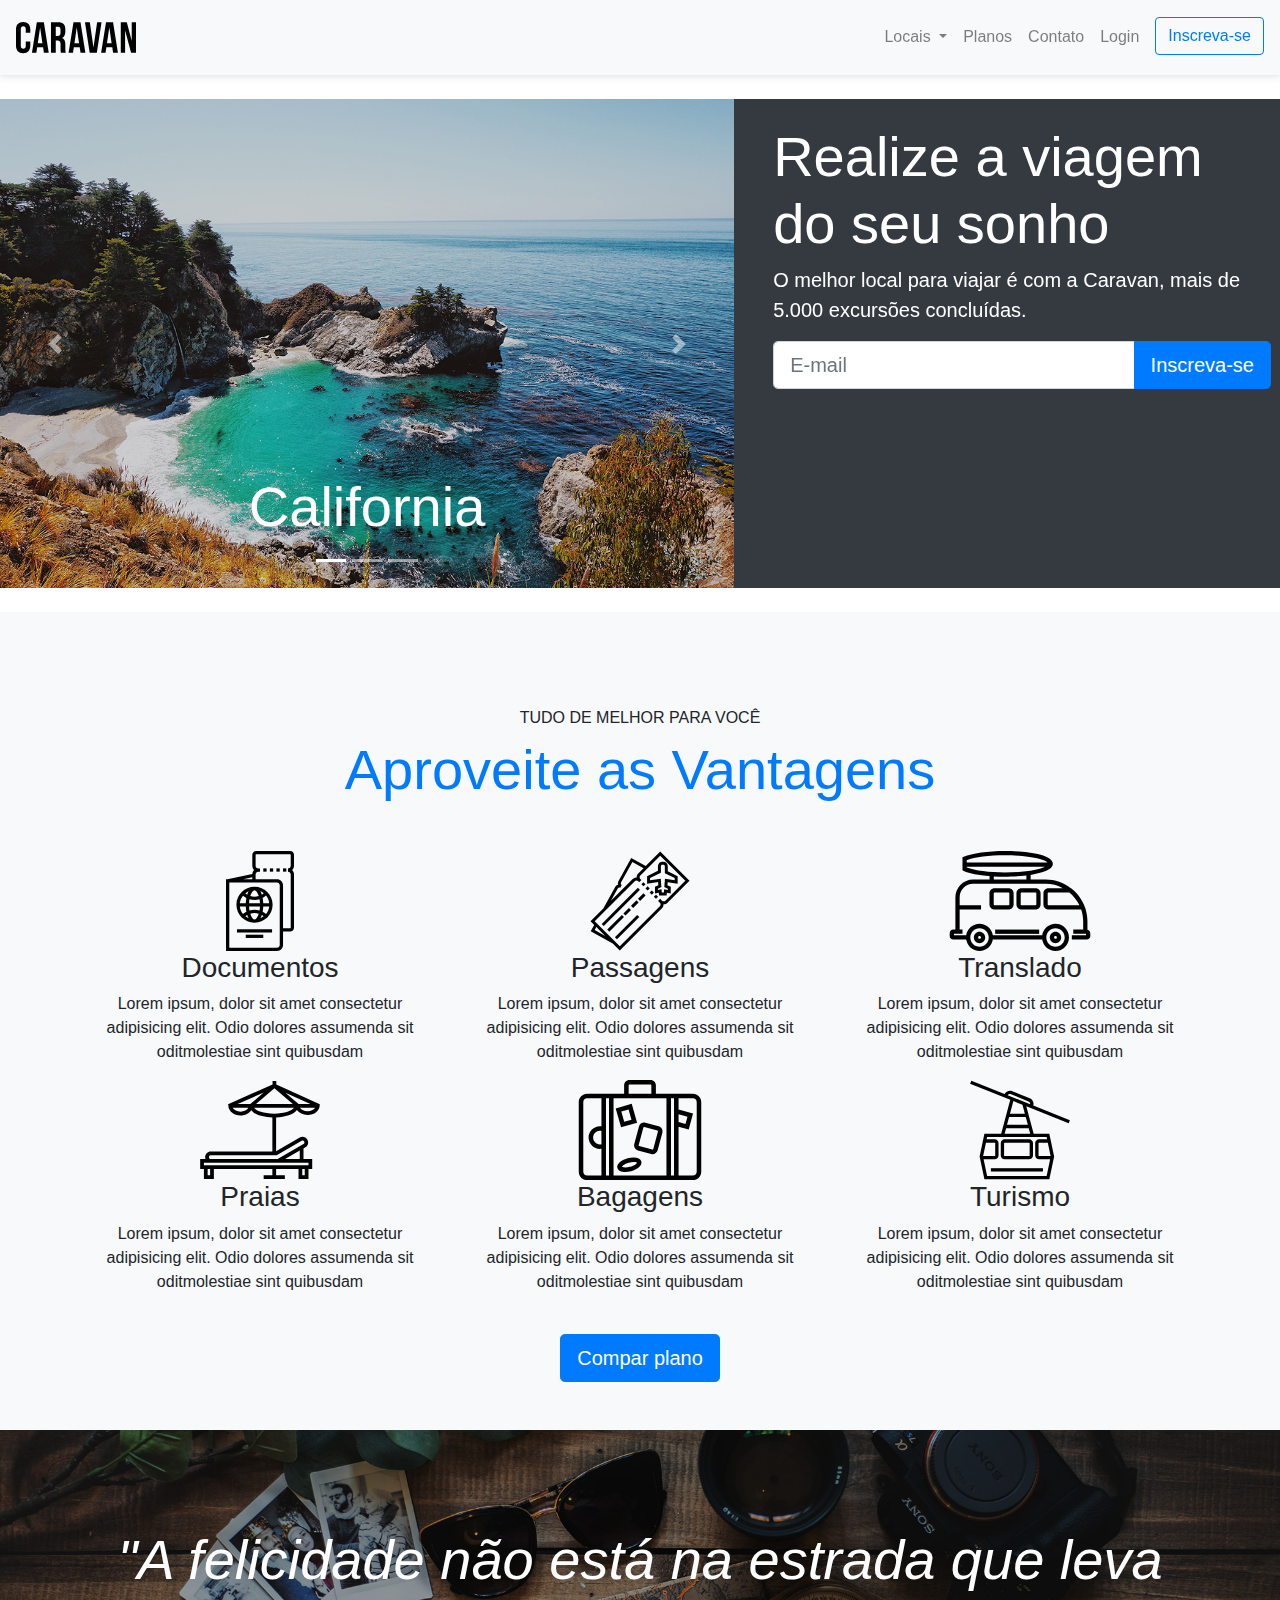
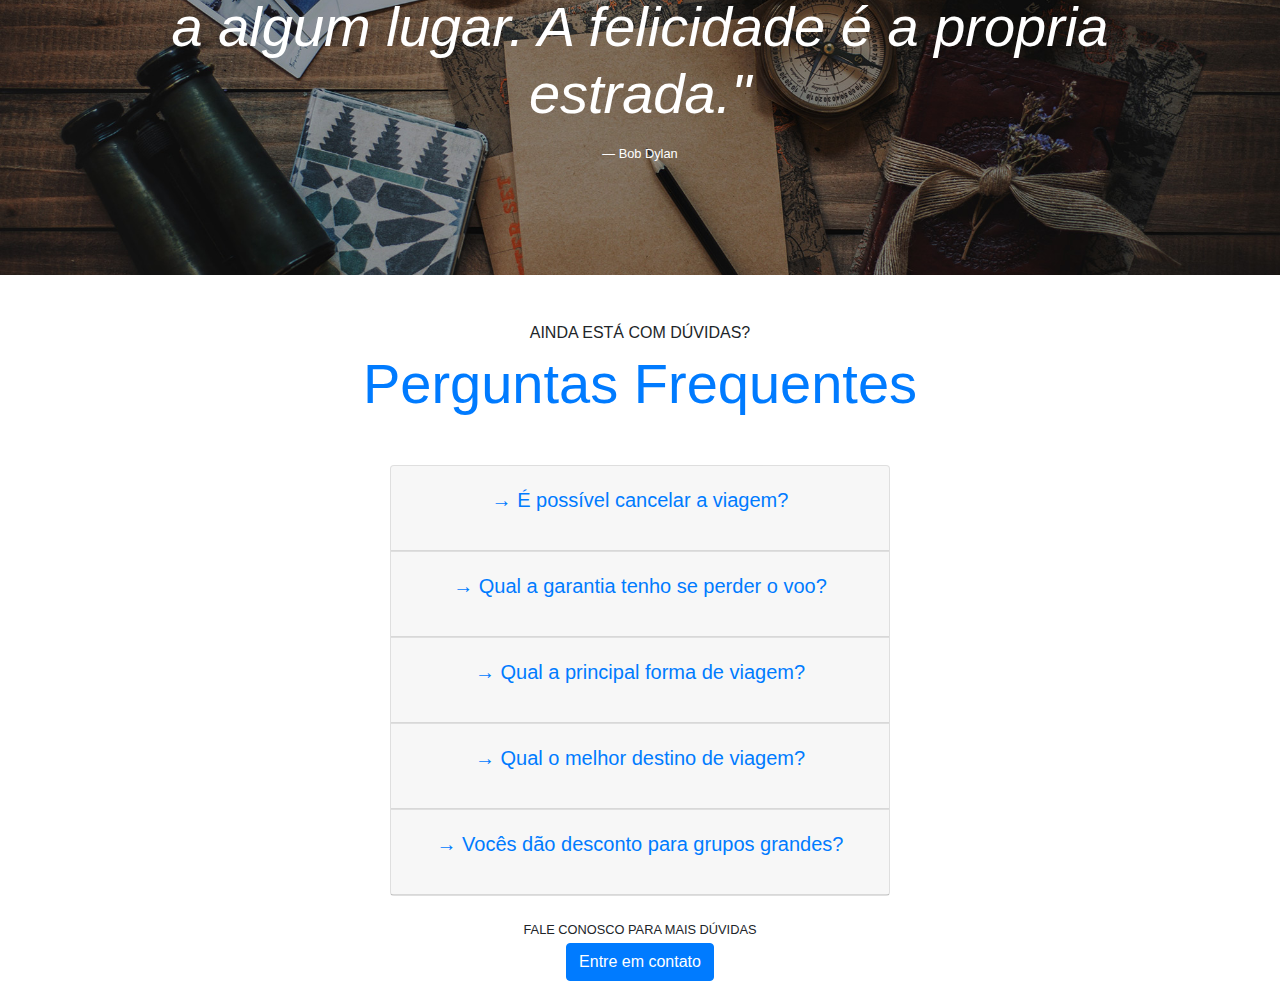
==== index.html @ c3480c63 "Development - Navigation, carousel, advantages and common questions areas" ====
<!DOCTYPE html>
<html lang="pt-br">

<head>
  <!-- Meta tags Obrigatórias -->
  <meta charset="utf-8">
  <meta name="viewport" content="width=device-width, initial-scale=1, shrink-to-fit=no">

  <!-- Bootstrap CSS -->
  <link rel="stylesheet" href="css/bootstrap.css">
  <!-- Custom CSS -->
  <link rel="stylesheet" href="css/style.css">

  <title>Caravan</title>
</head>

<body>

  <nav class="navbar navbar-expand-md navbar-light bg-light fixed-top py-3 box-shadow">
    <!-- Start navigation area -->
    <a href="index.html" class="navbar-brand">
      <img src="img/caravan.svg" alt="Carvan">
    </a>
    <button class="navbar-toggler" type="button" data-toggle="collapse" data-target="#navbarSupportedContent"
      aria-controls="navbarSupportedContent" aria-expanded="false" aria-label="Toggle navigation">
      <span class="navbar-toggler-icon"></span>
    </button>
    <div class="collapse navbar-collapse" id="navbarSupportedContent">
      <ul class="navbar-nav ml-auto">
        <!-- Start Locais dropdown -->
        <li class="nav-item dropdown">
          <a class="nav-link dropdown-toggle" id="navbarDropdown" role="button" data-toggle="dropdown"
            aria-haspopup="true" aria-expanded="false" href="#">Locais
          </a>
          <div class="dropdown-menu" aria-labelledby="navbarDropdown">
            <a href="#" class="dropdown-item">California</a>
            <a href="#" class="dropdown-item">Paris</a>
            <a href="#" class="dropdown-item">Dublin</a>
          </div>
        </li>
        <!-- End Locais dropdown -->

        <li class="nav-item">
          <a class="nav-link" href="planos.html">Planos</a>
        </li>
        <li class="nav-item">
          <a class="nav-link" href="contato.html">Contato</a>
        </li>
        <li class="nav-item">
          <a class="nav-link" href="#">Login</a>
        </li>
        <li class="nav-item">
          <a class="btn btn-outline-primary ml-md-2" href="inscricao.html">Inscreva-se</a>
        </li>
      </ul>
    </div>
  </nav> <!-- End navigation area -->

  <scetion class="container-fluid">
    <div class="row bg-dark text-white">
      <div class="col-lg-7">
        <!-- Start carousel -->
        <div id="carouselCities" class="carousel slide" data-ride="carousel">
          <ol class="carousel-indicators">
            <li data-target="#carouselCities" data-slide-to="0" class="active"></li>
            <li data-target="#carouselCities" data-slide-to="1"></li>
            <li data-target="#carouselCities" data-slide-to="2"></li>
          </ol>
          <div class="carousel-inner">
            <div class="carousel-item active">
              <img src="img/california.jpg" class="d-block w-100" alt="California">
              <div class="carousel-caption">
                <h3 class="display-4">California</h3>
              </div>

            </div>
            <div class="carousel-item">
              <img src="img/paris.jpg" class="d-block w-100" alt="Paris">
              <div class="carousel-caption">
                <h3 class="display-4">Paris</h3>
              </div>
            </div>
            <div class="carousel-item">
              <img src="img/dublin.jpg" class="d-block w-100" alt="Dublin">
              <div class="carousel-caption">
                <h3 class="display-4">Dublin</h3>
              </div>
            </div>
          </div>
          <a class="carousel-control-prev" href="#carouselCities" role="button" data-slide="prev">
            <span class="carousel-control-prev-icon" aria-hidden="true"></span>
            <span class="sr-only">Aterior</span>
          </a>
          <a class="carousel-control-next" href="#carouselCities" role="button" data-slide="next">
            <span class="carousel-control-next-icon" aria-hidden="true"></span>
            <span class="sr-only">Próximo</span>
          </a>
        </div>
        <!-- End carousel -->
      </div>
      <div class="col-lg-5 p-4">
        <h1 class="display-4">Realize a viagem do seu sonho</h1>
        <p class="lead">O melhor local para viajar é com a Caravan, mais de 5.000 excursões concluídas.</p>
        <form action="">
          <div class="input-group input-group-lg">
            <input type="text" class="form-control" placeholder="E-mail" aria-label="E-mail">
            <span class="input-group-append">
              <a class="btn btn-lg btn-primary" type="button">Inscreva-se</a>
            </span>
          </div>
        </form>
      </div>
    </div>
  </scetion>

  <section class="py-5 bg-light text-center">
    <div class="container">
      <div class="my-5">
        <span class="h6 d-block">TUDO DE MELHOR PARA VOCÊ</span>
        <h2 class="display-4 text-primary">Aproveite as Vantagens</h2>
      </div>
      <div class="row">
        <div class="col-xl-4 col-md-6">
          <div style="height: 100px;" class="d-flex justify-content-center">
            <img src="img/icones/passaporte.svg" alt="Passaporte">
          </div>
          <h3>Documentos</h3>
          <p>Lorem ipsum, dolor sit amet consectetur adipisicing elit. Odio dolores assumenda sit oditmolestiae sint
            quibusdam</p>
        </div>
        <div class="col-xl-4 col-md-6">
          <div style="height: 100px;" class="d-flex justify-content-center">
            <img src="img/icones/passagens.svg" alt="Passagens">
          </div>
          <h3>Passagens</h3>
          <p>Lorem ipsum, dolor sit amet consectetur adipisicing elit. Odio dolores assumenda sit oditmolestiae sint
            quibusdam</p>
        </div>
        <div class="col-xl-4 col-md-6">
          <div style="height: 100px;" class="d-flex justify-content-center">
            <img src="img/icones/translado.svg" alt="Translado">
          </div>
          <h3>Translado</h3>
          <p>Lorem ipsum, dolor sit amet consectetur adipisicing elit. Odio dolores assumenda sit oditmolestiae sint
            quibusdam</p>
        </div>
      </div>
      <div class="row">
        <div class="col-xl-4 col-md-6">
          <div style="height: 100px;" class="d-flex justify-content-center">
            <img src="img/icones/praias.svg" alt="Praias">
          </div>
          <h3>Praias</h3>
          <p>Lorem ipsum, dolor sit amet consectetur adipisicing elit. Odio dolores assumenda sit oditmolestiae sint
            quibusdam</p>
        </div>
        <div class="col-xl-4 col-md-6">
          <div style="height: 100px;" class="d-flex justify-content-center">
            <img src="img/icones/bagagens.svg" alt="Bagagens">
          </div>
          <h3>Bagagens</h3>
          <p>Lorem ipsum, dolor sit amet consectetur adipisicing elit. Odio dolores assumenda sit oditmolestiae sint
            quibusdam</p>
        </div>
        <div class="col-xl-4 col-md-6">
          <div style="height: 100px;" class="d-flex justify-content-center">
            <img src="img/icones/turismo.svg" alt="Turismo">
          </div>
          <h3>Turismo</h3>
          <p>Lorem ipsum, dolor sit amet consectetur adipisicing elit. Odio dolores assumenda sit oditmolestiae sint
            quibusdam</p>
        </div>
      </div>

      <a href="planos.html" class="btn btn-primary btn-lg mt-4">Compar plano</a>
    </div>
  </section>

  <section id="home-quote" class="p-md-5">
    <blockquote class="text-center text-white p-md-5 p-3">
      <p class="display-4">
        <em> "A felicidade não está na estrada que leva a algum lugar. A felicidade é a propria estrada."</em>
      </p>
      <footer class="blockquote-footer text-white">Bob Dylan</footer>
    </blockquote>
  </section>

  <section class="container">
    <div class="my-5 text-center">
      <span class="h6 d-block">AINDA ESTÁ COM DÚVIDAS?</span>
      <h2 class="display-4 text-primary">Perguntas Frequentes</h2>
    </div>
    <div class="row justify-content-center text-center">
      <div class="accordion" id="accordionExample" style="width: 500px;">
        <div class="card">
          <div class="card-header" id="headingOne">
            <h2 class="mb-0">
              <button class="btn btn-link btn-block text-center" type="button" data-toggle="collapse" data-target="#collapseOne"
                aria-expanded="true" aria-controls="collapseOne">
               <p class="lead"> → É possível cancelar a viagem?</p>
              </button>
            </h2>
          </div>
  
          <div id="collapseOne" class="collapse" aria-labelledby="headingOne" data-parent="#accordionExample">
            <div class="card-body">
              Anim pariatur cliche reprehenderit, enim eiusmod high life accusamus terry richardson ad squid. <br> 3 wolf moon
              officia aute, non cupidatat skateboard dolor brunch. Food truck quinoa nesciunt laborum eiusmod.
            </div>
          </div>
        </div>
        <div class="card">
          <div class="card-header" id="headingTwo">
            <h2 class="mb-0">
              <button class="btn btn-link btn-block text-center collapsed" type="button" data-toggle="collapse"
                data-target="#collapseTwo" aria-expanded="false" aria-controls="collapseTwo">
                <p class="lead"> → Qual a garantia tenho se perder o voo?</p>
              </button>
            </h2>
          </div>
          <div id="collapseTwo" class="collapse" aria-labelledby="headingTwo" data-parent="#accordionExample">
            <div class="card-body">
              Anim pariatur cliche reprehenderit, enim eiusmod high life accusamus terry richardson ad squid. 3 wolf moon
              officia aute, non cupidatat skateboard dolor brunch. Food truck quinoa nesciunt laborum eiusmod.
            </div>
          </div>
        </div>
        <div class="card">
          <div class="card-header" id="headingThree">
            <h2 class="mb-0">
              <button class="btn btn-link btn-block text-center collapsed" type="button" data-toggle="collapse"
                data-target="#collapseThree" aria-expanded="false" aria-controls="collapseThree">
                <p class="lead"> → Qual a principal forma de viagem?</p>
              </button>
            </h2>
          </div>
          <div id="collapseThree" class="collapse" aria-labelledby="headingThree" data-parent="#accordionExample">
            <div class="card-body">
              Anim pariatur cliche reprehenderit, enim eiusmod high life accusamus terry richardson ad squid. 3 wolf moon
              officia aute, non cupidatat skateboard dolor brunch. Food truck quinoa nesciunt laborum eiusmod. 
            </div>
          </div>
        </div>
        <div class="card">
          <div class="card-header" id="headingFour">
            <h2 class="mb-0">
              <button class="btn btn-link btn-block text-center collapsed" type="button" data-toggle="collapse"
                data-target="#collapseFour" aria-expanded="false" aria-controls="collapseFour">
                <p class="lead"> → Qual o melhor destino de viagem?</p>
              </button>
            </h2>
          </div>
          <div id="collapseFour" class="collapse" aria-labelledby="headingFour" data-parent="#accordionExample">
            <div class="card-body">
              Anim pariatur cliche reprehenderit, enim eiusmod high life accusamus terry richardson ad squid. 3 wolf moon
              officia aute, non cupidatat skateboard dolor brunch. Food truck quinoa nesciunt laborum eiusmod. 
            </div>
          </div>
        </div>
        <div class="card">
          <div class="card-header" id="headingFive">
            <h2 class="mb-0">
              <button class="btn btn-link btn-block text-center collapsed" type="button" data-toggle="collapse"
                data-target="#collapseFive" aria-expanded="false" aria-controls="collapseFive">
                <p class="lead"> → Vocês dão desconto para grupos grandes?</p>
              </button>
            </h2>
          </div>
          <div id="collapseFive" class="collapse" aria-labelledby="headingFive" data-parent="#accordionExample">
            <div class="card-body">
              Anim pariatur cliche reprehenderit, enim eiusmod high life accusamus terry richardson ad squid. 3 wolf moon
              officia aute, non cupidatat skateboard dolor brunch. Food truck quinoa nesciunt laborum eiusmod. 
            </div>
          </div>
        </div>
      </div>
    </div>
    <div class="text-center my-4">
      <p class="small m-1">FALE CONOSCO PARA MAIS DÚVIDAS</p>
      <a href="contato.html" class="btn btn-primary">Entre em contato</a>
    </div>

  </section>


  <script src="js/jquery-3.3.1.slim.min.js"></script>
  <script src="js/popper.min.js"></script>
  <script src="js/bootstrap.js"></script>
  <script src="js/app.js"></script>
</body>

</html>
---- css/style.css ----
body {
  padding-top: 75px;
}

.box-shadow {
  box-shadow: 0 2px 4px 0 rgba(0, 0, 0, .05),
              0 4px 8px 0 rgba(0, 0, 0, .05); 
}

#home-quote {
  background: url('../img/bg-quote.jpg') center center;
  background-size: cover;
}

@media (max-width: 768px) {
  #home-quote .display-4 {
    font-size: 2.5rem;
  }
  body {
    padding-top: 0;
  }
  .fixed-top {
    position: relative;
  }
}
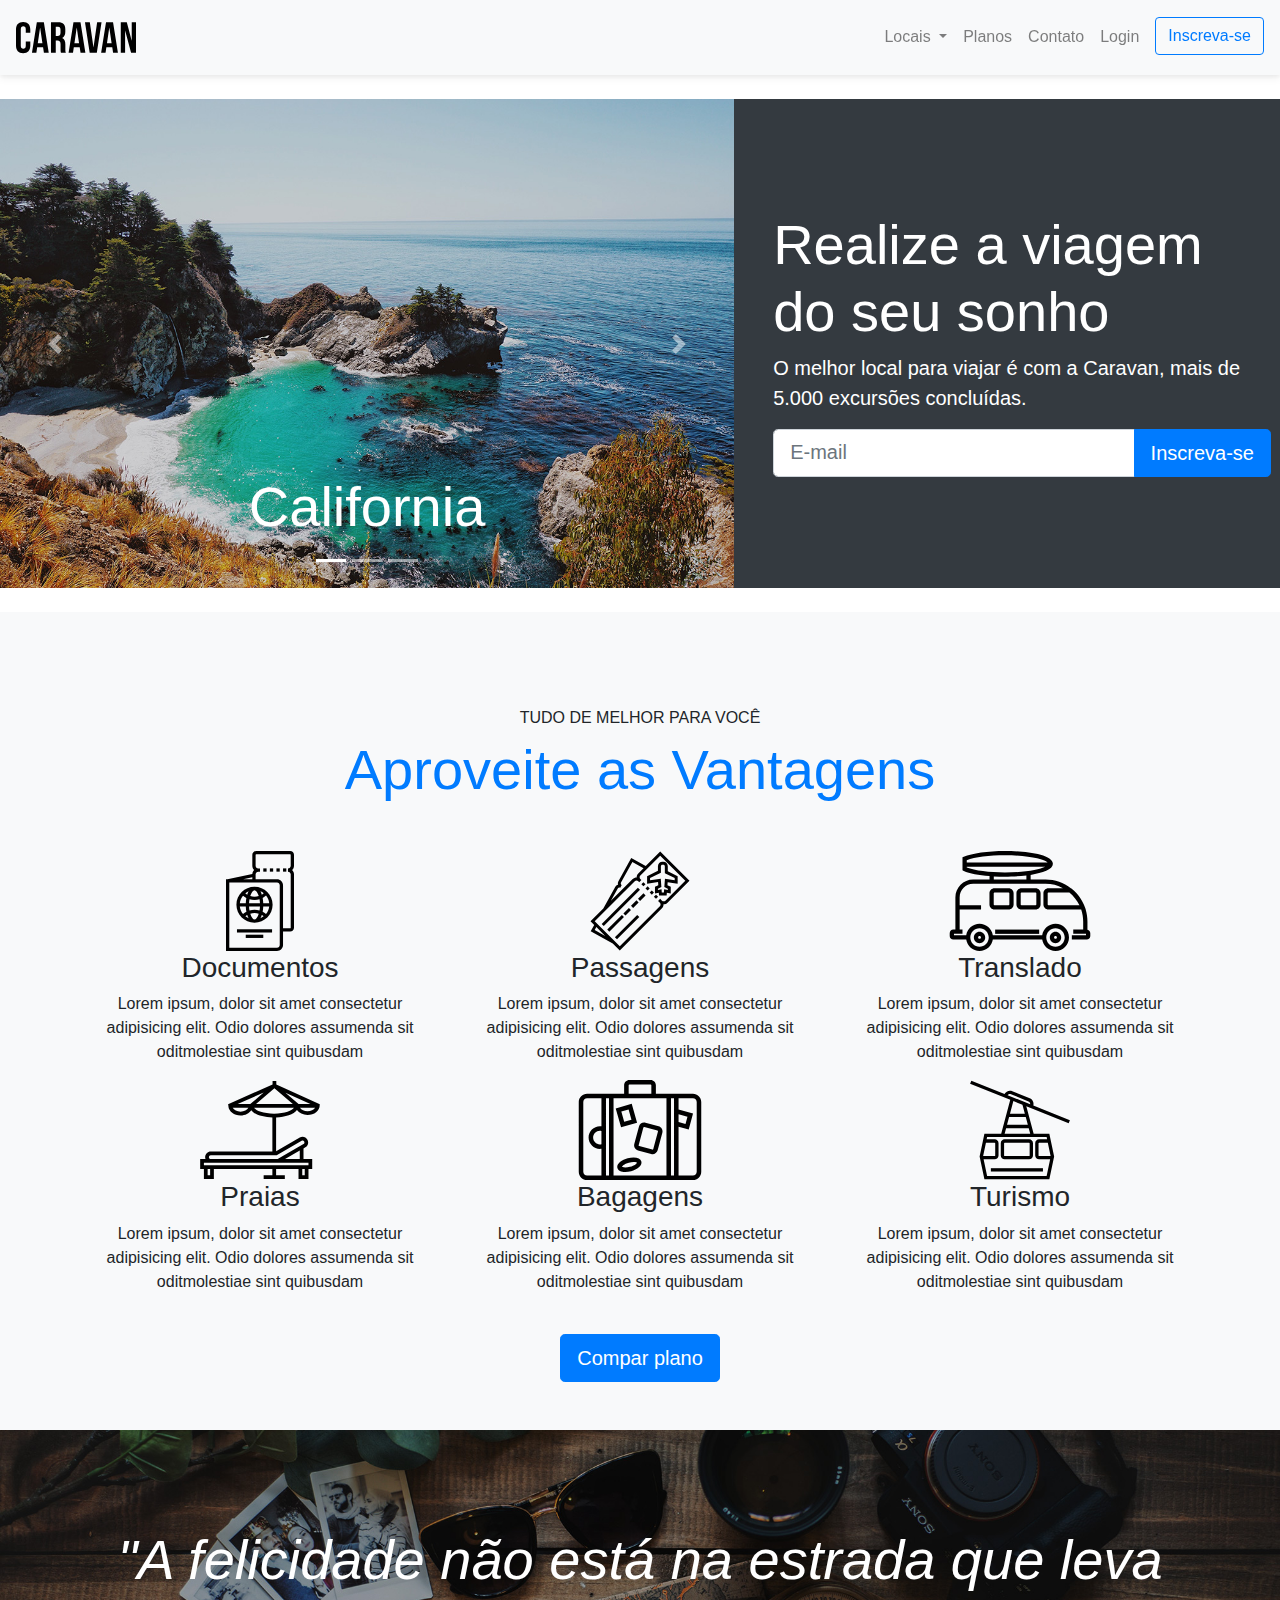
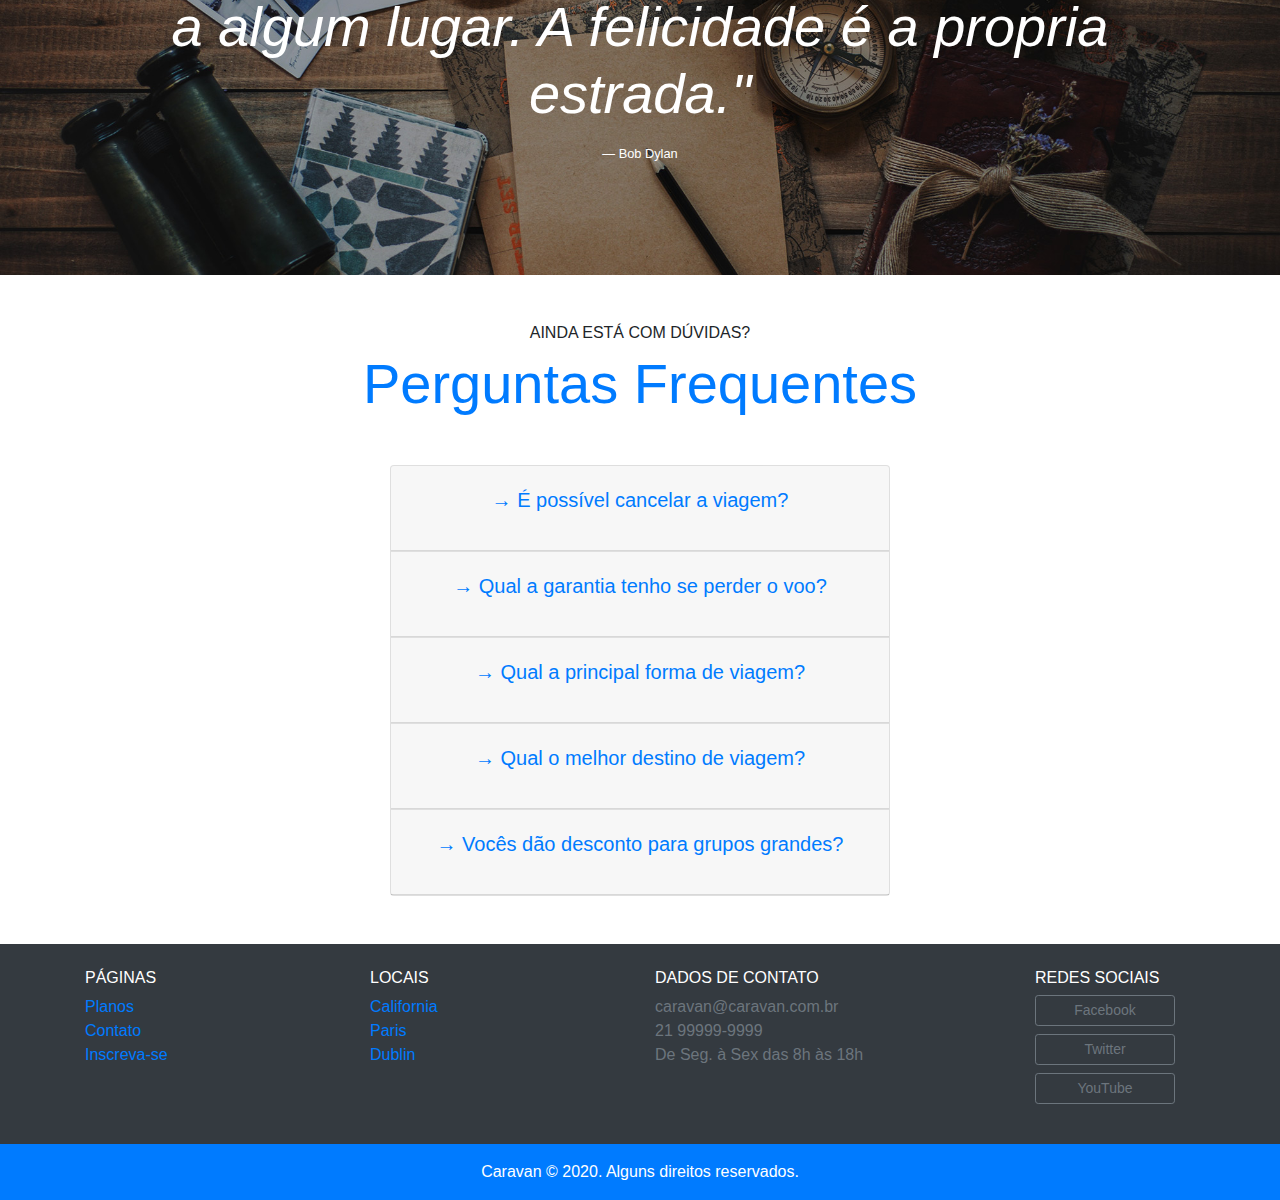
==== commit d60b7e01: "Responsive and improvements" ====
--- a/index.html
+++ b/index.html
@@ -15,6 +15,38 @@
 </head>
 
 <body>
+
+  <!-- Start Modal -->
+  <div class="modal fade" id="exampleModal" tabindex="-1" role="dialog" aria-labelledby="exampleModalLabel"
+    aria-hidden="true">
+    <div class="modal-dialog">
+      <div class="modal-content">
+        <div class="modal-header">
+          <h5 class="modal-title" id="exampleModalLabel">Entre na sua conta</h5>
+          <button type="button" class="close" data-dismiss="modal" aria-label="Close">
+            <span aria-hidden="true">&times;</span>
+          </button>
+        </div>
+        <div class="modal-body">
+          <form>
+            <div class="form-group">
+              <label for="exampleInputEmail1">E-mail</label>
+              <input type="email" class="form-control" id="exampleInputEmail1" aria-describedby="emailHelp">
+            </div>
+            <div class="form-group">
+              <label for="exampleInputPassword1">Senha</label>
+              <input type="password" class="form-control" id="exampleInputPassword1">
+            </div>
+            <div class="text-center">
+              <button type="submit" class="btn btn-primary text-center">Entrar na conta</button>
+              <small class="form-text text-muted"><a href="#">Esqueceu a senha?</a></small>
+            </div>
+          </form>
+        </div>
+      </div>
+    </div>
+  </div>
+  <!-- End Modal -->
 
   <nav class="navbar navbar-expand-md navbar-light bg-light fixed-top py-3 box-shadow">
     <!-- Start navigation area -->
@@ -30,12 +62,12 @@
         <!-- Start Locais dropdown -->
         <li class="nav-item dropdown">
           <a class="nav-link dropdown-toggle" id="navbarDropdown" role="button" data-toggle="dropdown"
-            aria-haspopup="true" aria-expanded="false" href="#">Locais
+            aria-haspopup="true" aria-expanded="false" href="local.html">Locais
           </a>
           <div class="dropdown-menu" aria-labelledby="navbarDropdown">
-            <a href="#" class="dropdown-item">California</a>
-            <a href="#" class="dropdown-item">Paris</a>
-            <a href="#" class="dropdown-item">Dublin</a>
+            <a href="california.html" class="dropdown-item">California</a>
+            <a href="paris.html" class="dropdown-item">Paris</a>
+            <a href="dublin.html" class="dropdown-item">Dublin</a>
           </div>
         </li>
         <!-- End Locais dropdown -->
@@ -47,7 +79,7 @@
           <a class="nav-link" href="contato.html">Contato</a>
         </li>
         <li class="nav-item">
-          <a class="nav-link" href="#">Login</a>
+          <a class="nav-link" href="#" data-toggle="modal" data-target="#exampleModal">Login</a>
         </li>
         <li class="nav-item">
           <a class="btn btn-outline-primary ml-md-2" href="inscricao.html">Inscreva-se</a>
@@ -98,7 +130,7 @@
         </div>
         <!-- End carousel -->
       </div>
-      <div class="col-lg-5 p-4">
+      <div class="col-lg-5 p-4 align-self-center">
         <h1 class="display-4">Realize a viagem do seu sonho</h1>
         <p class="lead">O melhor local para viajar é com a Caravan, mais de 5.000 excursões concluídas.</p>
         <form action="">
@@ -120,7 +152,7 @@
         <h2 class="display-4 text-primary">Aproveite as Vantagens</h2>
       </div>
       <div class="row">
-        <div class="col-xl-4 col-md-6">
+        <div class="col-lg-4 col-md-6">
           <div style="height: 100px;" class="d-flex justify-content-center">
             <img src="img/icones/passaporte.svg" alt="Passaporte">
           </div>
@@ -128,7 +160,7 @@
           <p>Lorem ipsum, dolor sit amet consectetur adipisicing elit. Odio dolores assumenda sit oditmolestiae sint
             quibusdam</p>
         </div>
-        <div class="col-xl-4 col-md-6">
+        <div class="col-lg-4 col-md-6">
           <div style="height: 100px;" class="d-flex justify-content-center">
             <img src="img/icones/passagens.svg" alt="Passagens">
           </div>
@@ -136,7 +168,7 @@
           <p>Lorem ipsum, dolor sit amet consectetur adipisicing elit. Odio dolores assumenda sit oditmolestiae sint
             quibusdam</p>
         </div>
-        <div class="col-xl-4 col-md-6">
+        <div class="col-lg-4 col-md-6">
           <div style="height: 100px;" class="d-flex justify-content-center">
             <img src="img/icones/translado.svg" alt="Translado">
           </div>
@@ -146,7 +178,7 @@
         </div>
       </div>
       <div class="row">
-        <div class="col-xl-4 col-md-6">
+        <div class="col-lg-4 col-md-6">
           <div style="height: 100px;" class="d-flex justify-content-center">
             <img src="img/icones/praias.svg" alt="Praias">
           </div>
@@ -154,7 +186,7 @@
           <p>Lorem ipsum, dolor sit amet consectetur adipisicing elit. Odio dolores assumenda sit oditmolestiae sint
             quibusdam</p>
         </div>
-        <div class="col-xl-4 col-md-6">
+        <div class="col-lg-4 col-md-6">
           <div style="height: 100px;" class="d-flex justify-content-center">
             <img src="img/icones/bagagens.svg" alt="Bagagens">
           </div>
@@ -162,7 +194,7 @@
           <p>Lorem ipsum, dolor sit amet consectetur adipisicing elit. Odio dolores assumenda sit oditmolestiae sint
             quibusdam</p>
         </div>
-        <div class="col-xl-4 col-md-6">
+        <div class="col-lg-4 col-md-6">
           <div style="height: 100px;" class="d-flex justify-content-center">
             <img src="img/icones/turismo.svg" alt="Turismo">
           </div>
@@ -275,12 +307,60 @@
         </div>
       </div>
     </div>
-    <div class="text-center my-4">
-      <p class="small m-1">FALE CONOSCO PARA MAIS DÚVIDAS</p>
-      <a href="contato.html" class="btn btn-primary">Entre em contato</a>
-    </div>
-
   </section>
+  <footer class="bg-dark text-white mt-5">
+    <div class="container py-4">
+      <div class="row">
+        <div class="col-md-3 col-6">
+          <h4 class="h6">PÁGINAS</h4>
+          <ul class="list-unstyled">
+            <li>
+              <a href="planos.html">Planos</a>
+            </li>
+            <li>
+              <a href="contato.html">Contato</a>
+            </li>
+            <li>
+              <a href="inscricao.html">Inscreva-se</a>
+            </li>
+          </ul>
+        </div>
+        <div class="col-md-3 col-6">
+          <h4 class="h6" >LOCAIS</h4>
+          <ul class="list-unstyled">
+            <li>
+              <a href="california.html">California</a>
+            </li>
+            <li>
+              <a href="paris.html">Paris</a>
+            </li>
+            <li>
+              <a href="dublin.html">Dublin</a>
+            </li>
+          </ul>
+        </div>
+        <div class="col-md-4 col-6">
+          <h4 class="h6">DADOS DE CONTATO</h4>
+          <ul class="list-unstyled text-secondary">
+            <li>caravan@caravan.com.br</li>
+            <li> 21 99999-9999</li>
+            <li> De Seg. à Sex das 8h às 18h </li>
+          </ul>
+        </div>
+        <div class="col-md-2 col-6">
+          <h4 class="h6">REDES SOCIAIS</h4>
+          <ul class="list-unstyled text-secondary">
+            <li><a href="" style="max-width: 140px;" class="btn btn-outline-secondary btn-sm btn-block mb-2">Facebook</a></li>
+            <li><a href="" style="max-width: 140px;" class="btn btn-outline-secondary btn-sm btn-block mb-2">Twitter</a></li>
+            <li><a href="" style="max-width: 140px;" class="btn btn-outline-secondary btn-sm btn-block mb-2">YouTube</a></li>
+          </ul>
+        </div>
+      </div>
+    </div>
+    <div class="bg-primary text-center py-3">
+      <p class="mb-0">Caravan © 2020. Alguns direitos reservados.</p>
+    </div>
+  </footer>
 
 
   <script src="js/jquery-3.3.1.slim.min.js"></script>
